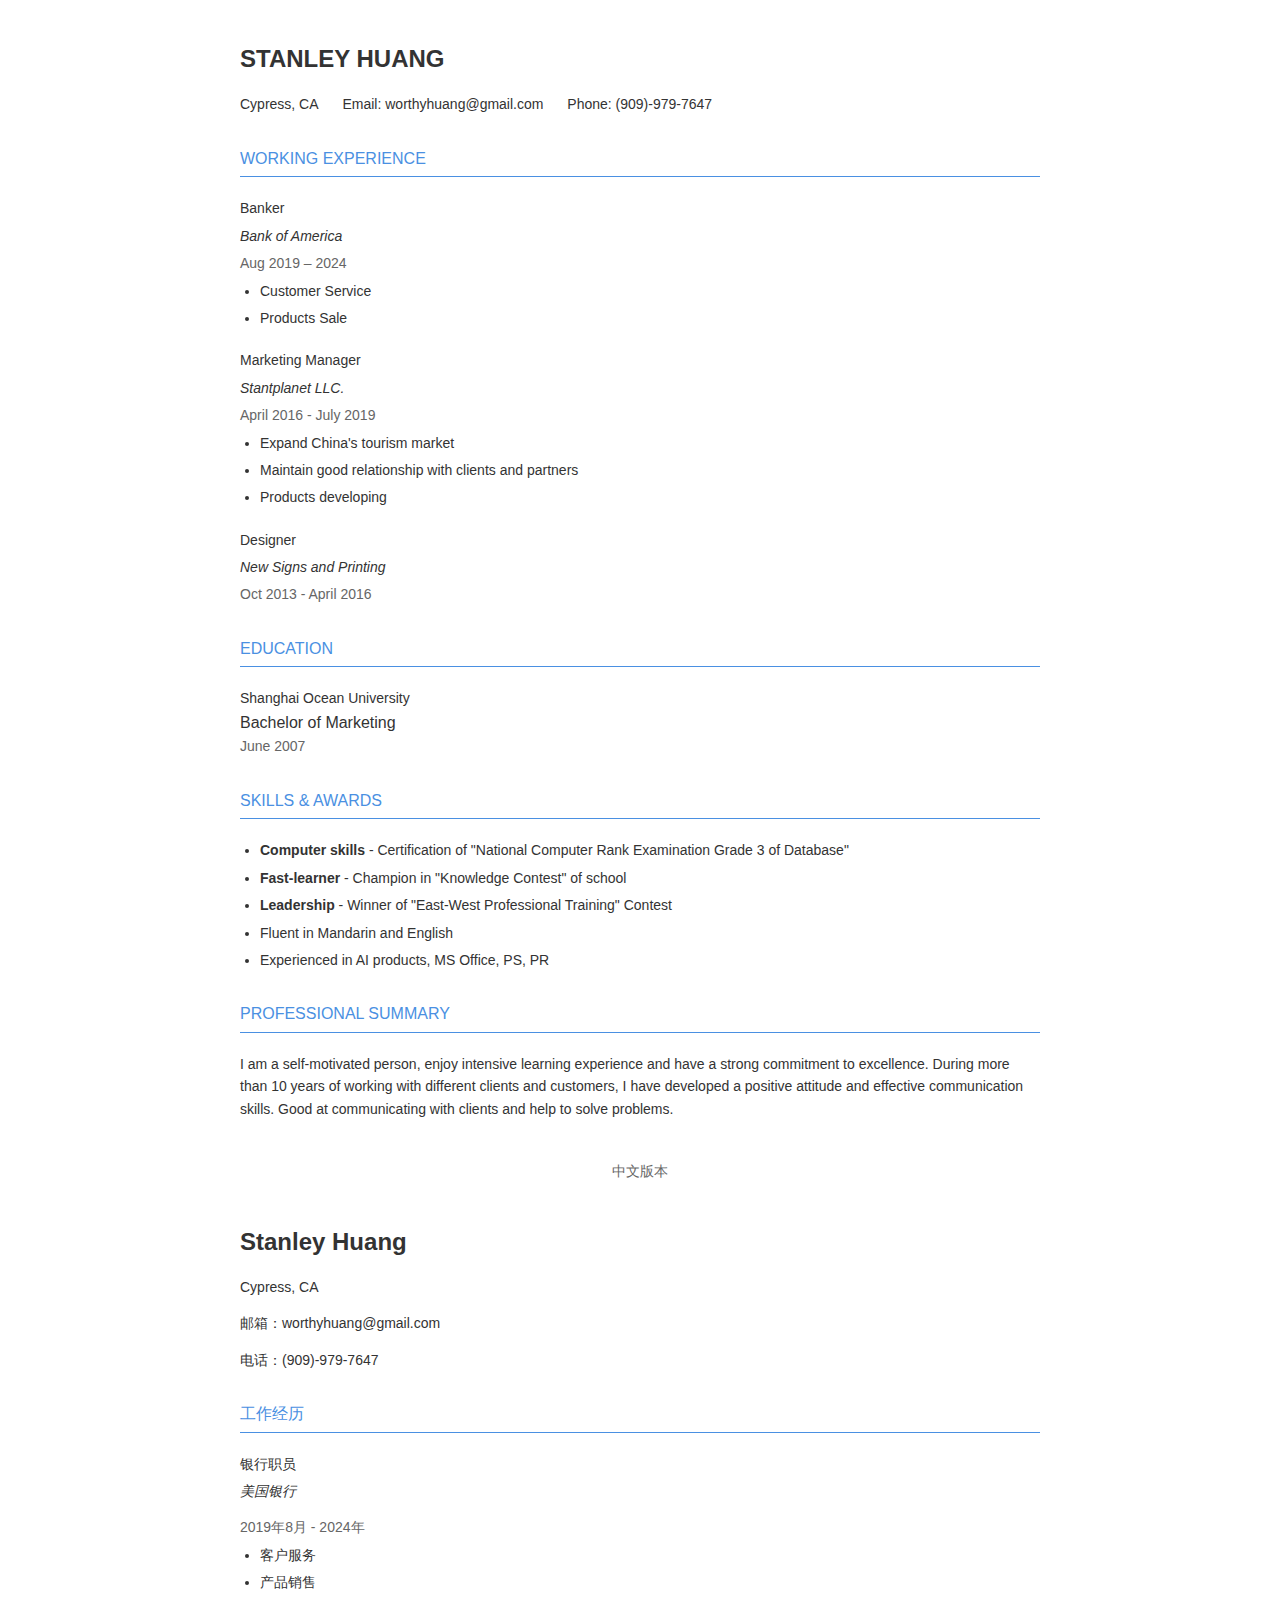
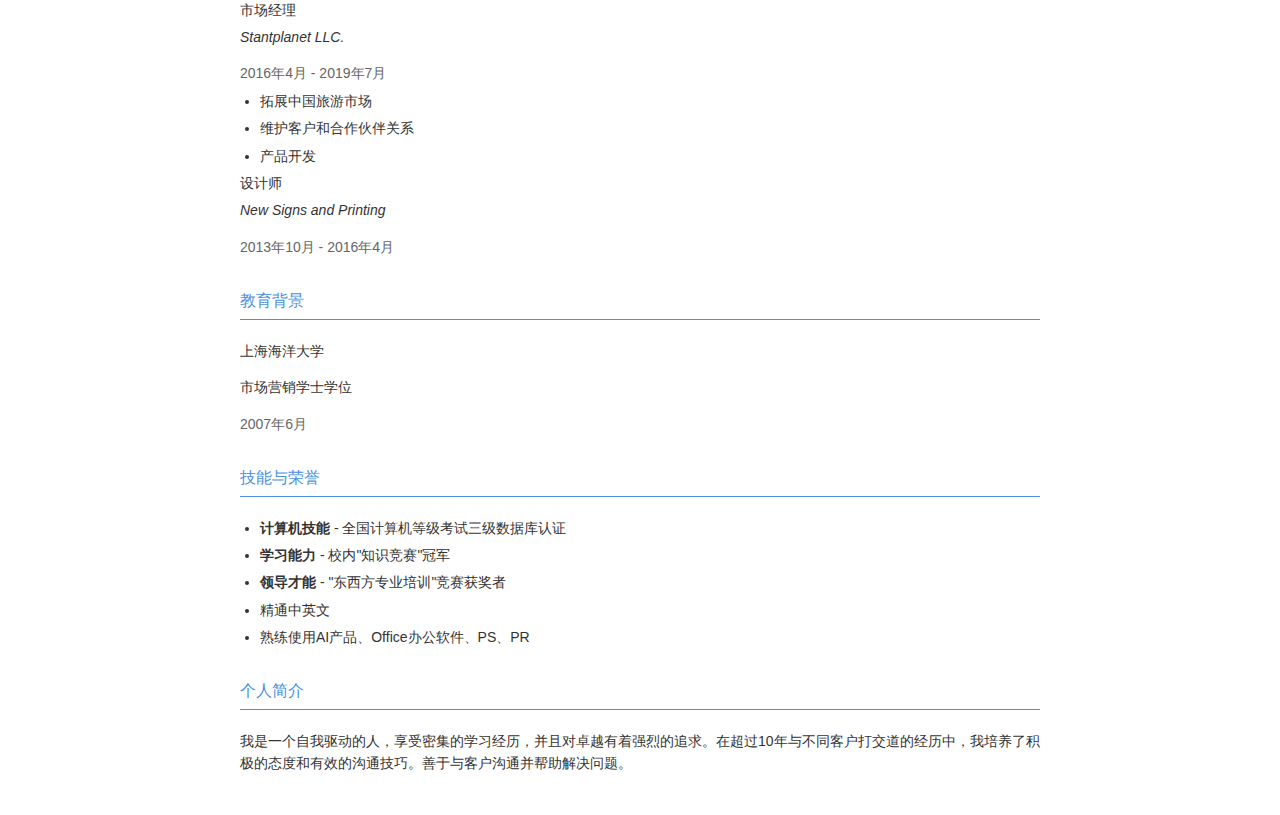
==== resume.html @ d94b6756 "Add files via upload" ====
<!DOCTYPE html>
<html lang="zh">
<head>
    <meta charset="UTF-8">
    <meta name="viewport" content="width=device-width, initial-scale=1.0">
    <title>Stanley Huang - Resume</title>
    <link rel="stylesheet" href="styles/resume.css">
</head>
<body>
    <div class="resume-container">
        <!-- English Version -->
        <div class="resume-section">
            <header>
                <h1>STANLEY HUANG</h1>
                <div class="contact-info">
                    <span>Cypress, CA</span>
                    <span>Email: worthyhuang@gmail.com</span>
                    <span>Phone: (909)-979-7647</span>
                </div>
            </header>

            <section class="working-experience">
                <h2>WORKING EXPERIENCE</h2>
                
                <div class="job">
                    <h3>Banker</h3>
                    <div class="company">Bank of America</div>
                    <div class="period">Aug 2019 – 2024</div>
                    <ul>
                        <li>Customer Service</li>
                        <li>Products Sale</li>
                    </ul>
                </div>

                <div class="job">
                    <h3>Marketing Manager</h3>
                    <div class="company">Stantplanet LLC.</div>
                    <div class="period">April 2016 - July 2019</div>
                    <ul>
                        <li>Expand China's tourism market</li>
                        <li>Maintain good relationship with clients and partners</li>
                        <li>Products developing</li>
                    </ul>
                </div>

                <div class="job">
                    <h3>Designer</h3>
                    <div class="company">New Signs and Printing</div>
                    <div class="period">Oct 2013 - April 2016</div>
                </div>
            </section>

            <section class="education">
                <h2>EDUCATION</h2>
                <h3>Shanghai Ocean University</h3>
                <div class="degree">Bachelor of Marketing</div>
                <div class="period">June 2007</div>
            </section>

            <section class="skills">
                <h2>SKILLS & AWARDS</h2>
                <ul>
                    <li><span class="skill-title">Computer skills</span> - Certification of "National Computer Rank Examination Grade 3 of Database"</li>
                    <li><span class="skill-title">Fast-learner</span> - Champion in "Knowledge Contest" of school</li>
                    <li><span class="skill-title">Leadership</span> - Winner of "East-West Professional Training" Contest</li>
                    <li>Fluent in Mandarin and English</li>
                    <li>Experienced in AI products, MS Office, PS, PR</li>
                </ul>
            </section>

            <section class="summary">
                <h2>PROFESSIONAL SUMMARY</h2>
                <p>I am a self-motivated person, enjoy intensive learning experience and have a strong commitment to excellence. During more than 10 years of working with different clients and customers, I have developed a positive attitude and effective communication skills. Good at communicating with clients and help to solve problems.</p>
            </section>
        </div>

        <div class="divider">中文版本</div>

        <!-- Chinese Version -->
        <div class="resume-section zh">
            <header>
                <h1>Stanley Huang</h1>
                <div class="contact-info">
                    <p>Cypress, CA</p>
                    <p>邮箱：worthyhuang@gmail.com</p>
                    <p>电话：(909)-979-7647</p>
                </div>
            </header>

            <section class="experience">
                <h2>工作经历</h2>
                <div class="experience-item">
                    <h3>银行职员</h3>
                    <p class="company">美国银行</p>
                    <p class="period">2019年8月 - 2024年</p>
                    <ul>
                        <li>客户服务</li>
                        <li>产品销售</li>
                    </ul>
                </div>
                
                <div class="experience-item">
                    <h3>市场经理</h3>
                    <p class="company">Stantplanet LLC.</p>
                    <p class="period">2016年4月 - 2019年7月</p>
                    <ul>
                        <li>拓展中国旅游市场</li>
                        <li>维护客户和合作伙伴关系</li>
                        <li>产品开发</li>
                    </ul>
                </div>
                
                <div class="experience-item">
                    <h3>设计师</h3>
                    <p class="company">New Signs and Printing</p>
                    <p class="period">2013年10月 - 2016年4月</p>
                </div>
            </section>

            <section class="education">
                <h2>教育背景</h2>
                <div class="education-item">
                    <h3>上海海洋大学</h3>
                    <p class="degree">市场营销学士学位</p>
                    <p class="period">2007年6月</p>
                </div>
            </section>

            <section class="skills">
                <h2>技能与荣誉</h2>
                <ul class="skills-list">
                    <li><strong>计算机技能</strong> - 全国计算机等级考试三级数据库认证</li>
                    <li><strong>学习能力</strong> - 校内"知识竞赛"冠军</li>
                    <li><strong>领导才能</strong> - "东西方专业培训"竞赛获奖者</li>
                    <li>精通中英文</li>
                    <li>熟练使用AI产品、Office办公软件、PS、PR</li>
                </ul>
            </section>

            <section class="summary">
                <h2>个人简介</h2>
                <p>我是一个自我驱动的人，享受密集的学习经历，并且对卓越有着强烈的追求。在超过10年与不同客户打交道的经历中，我培养了积极的态度和有效的沟通技巧。善于与客户沟通并帮助解决问题。</p>
            </section>
        </div>
    </div>
</body>
</html>
---- styles/resume.css ----
:root {
    --primary-color: #4a90e2;
    --text-color: #333;
    --secondary-color: #666;
}

body {
    margin: 0;
    padding: 0;
    font-family: Arial, sans-serif;
    color: var(--text-color);
    line-height: 1.6;
}

.resume-container {
    max-width: 800px;
    margin: 0 auto;
    padding: 40px;
    background: white;
}

/* 头部样式 */
header {
    margin-bottom: 30px;
}

h1 {
    font-size: 24px;
    margin: 0 0 15px 0;
    color: var(--text-color);
}

.contact-info {
    font-size: 14px;
    color: var(--text-color);
}

.contact-info span {
    margin-right: 20px;
}

/* 章节标题 */
h2 {
    font-size: 16px;
    color: var(--primary-color);
    border-bottom: 1px solid var(--primary-color);
    padding-bottom: 5px;
    margin: 30px 0 20px 0;
    font-weight: normal;
}

/* 工作经验 */
.job {
    margin-bottom: 20px;
}

h3 {
    font-size: 14px;
    margin: 0;
    font-weight: normal;
}

.company {
    font-style: italic;
    font-size: 14px;
    color: var(--text-color);
    margin: 5px 0;
}

.period {
    font-size: 14px;
    color: var(--secondary-color);
    margin-bottom: 5px;
}

/* 列表样式 */
ul {
    margin: 5px 0;
    padding-left: 20px;
}

li {
    font-size: 14px;
    margin-bottom: 5px;
}

/* 技能部分 */
.skill-title {
    font-weight: bold;
}

/* 总结部分 */
.summary p {
    font-size: 14px;
    margin: 0;
}

/* 分隔线 */
.divider {
    text-align: center;
    margin: 40px 0;
    color: var(--secondary-color);
    font-size: 14px;
}

/* 中文版样式 */
.zh {
    font-size: 14px;
}

/* 打印样式 */
@media print {
    .resume-container {
        padding: 0;
    }
    
    .divider {
        break-before: page;
    }
}
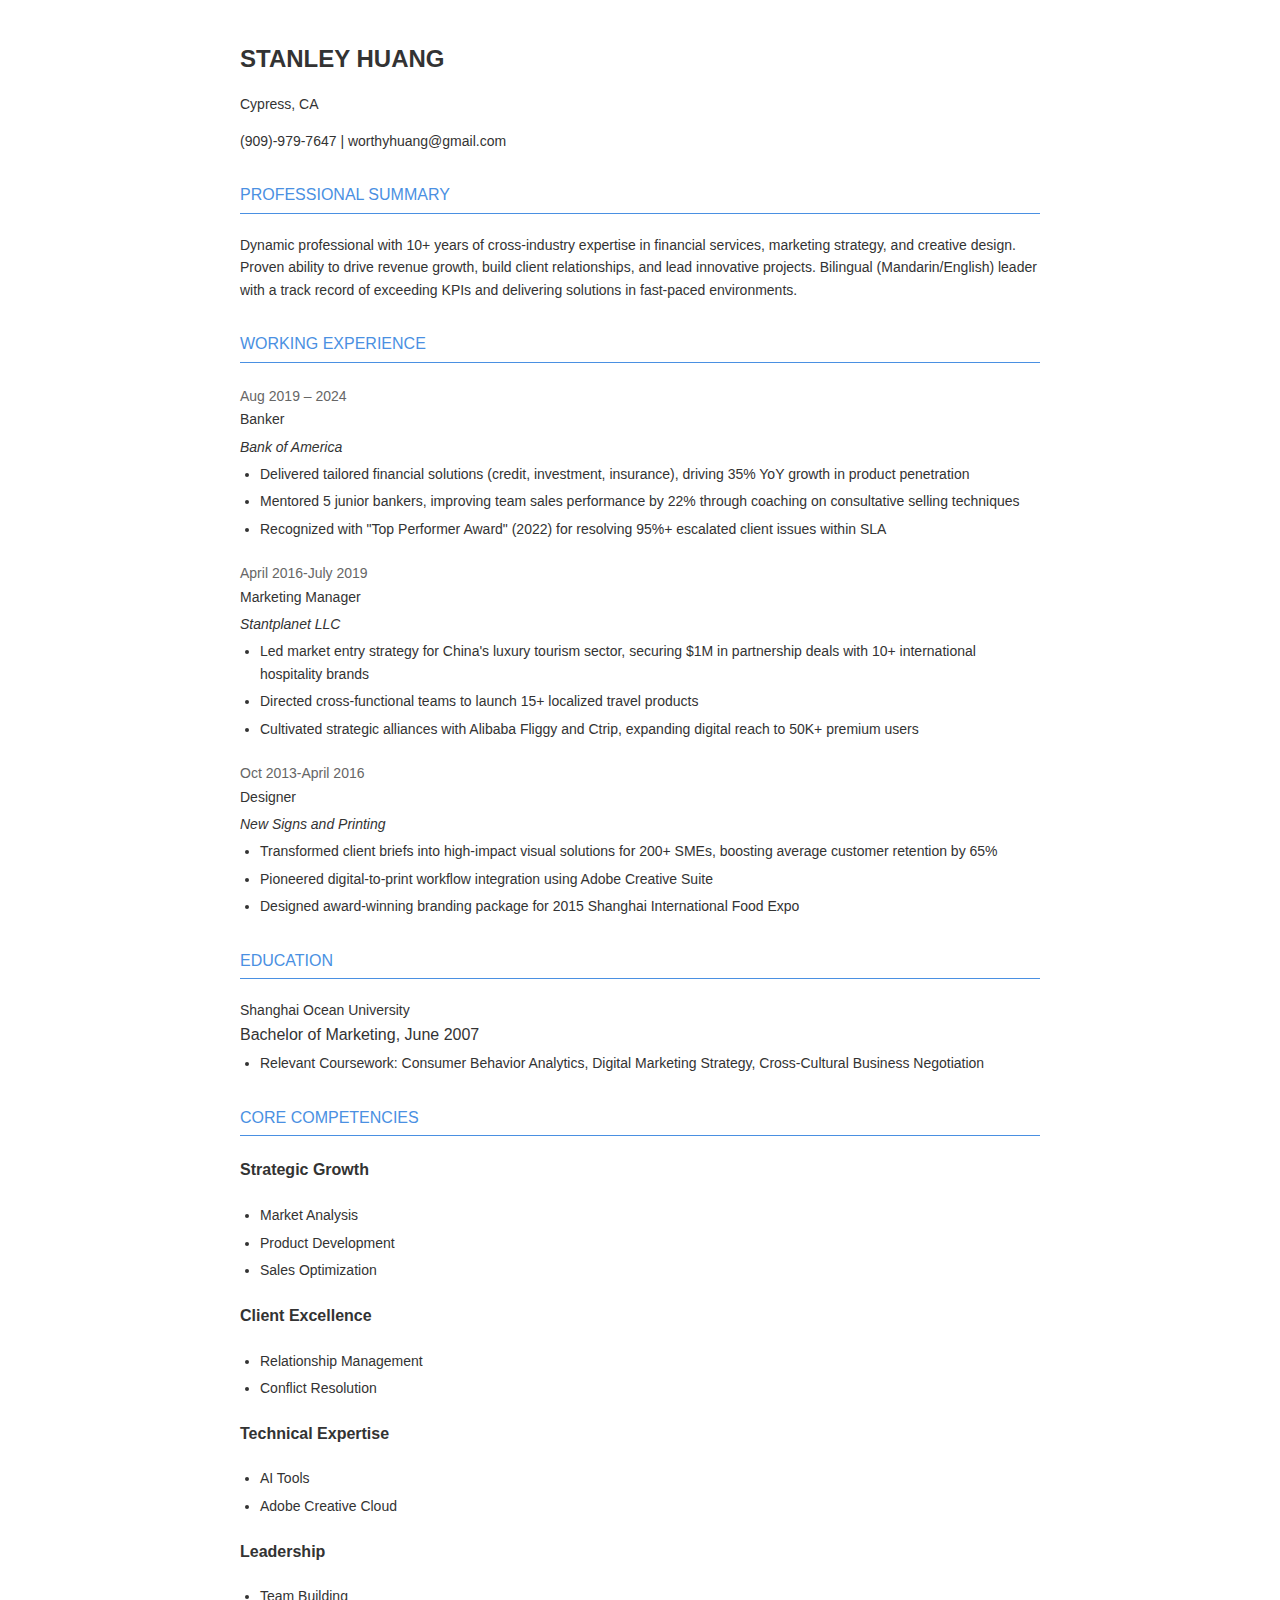
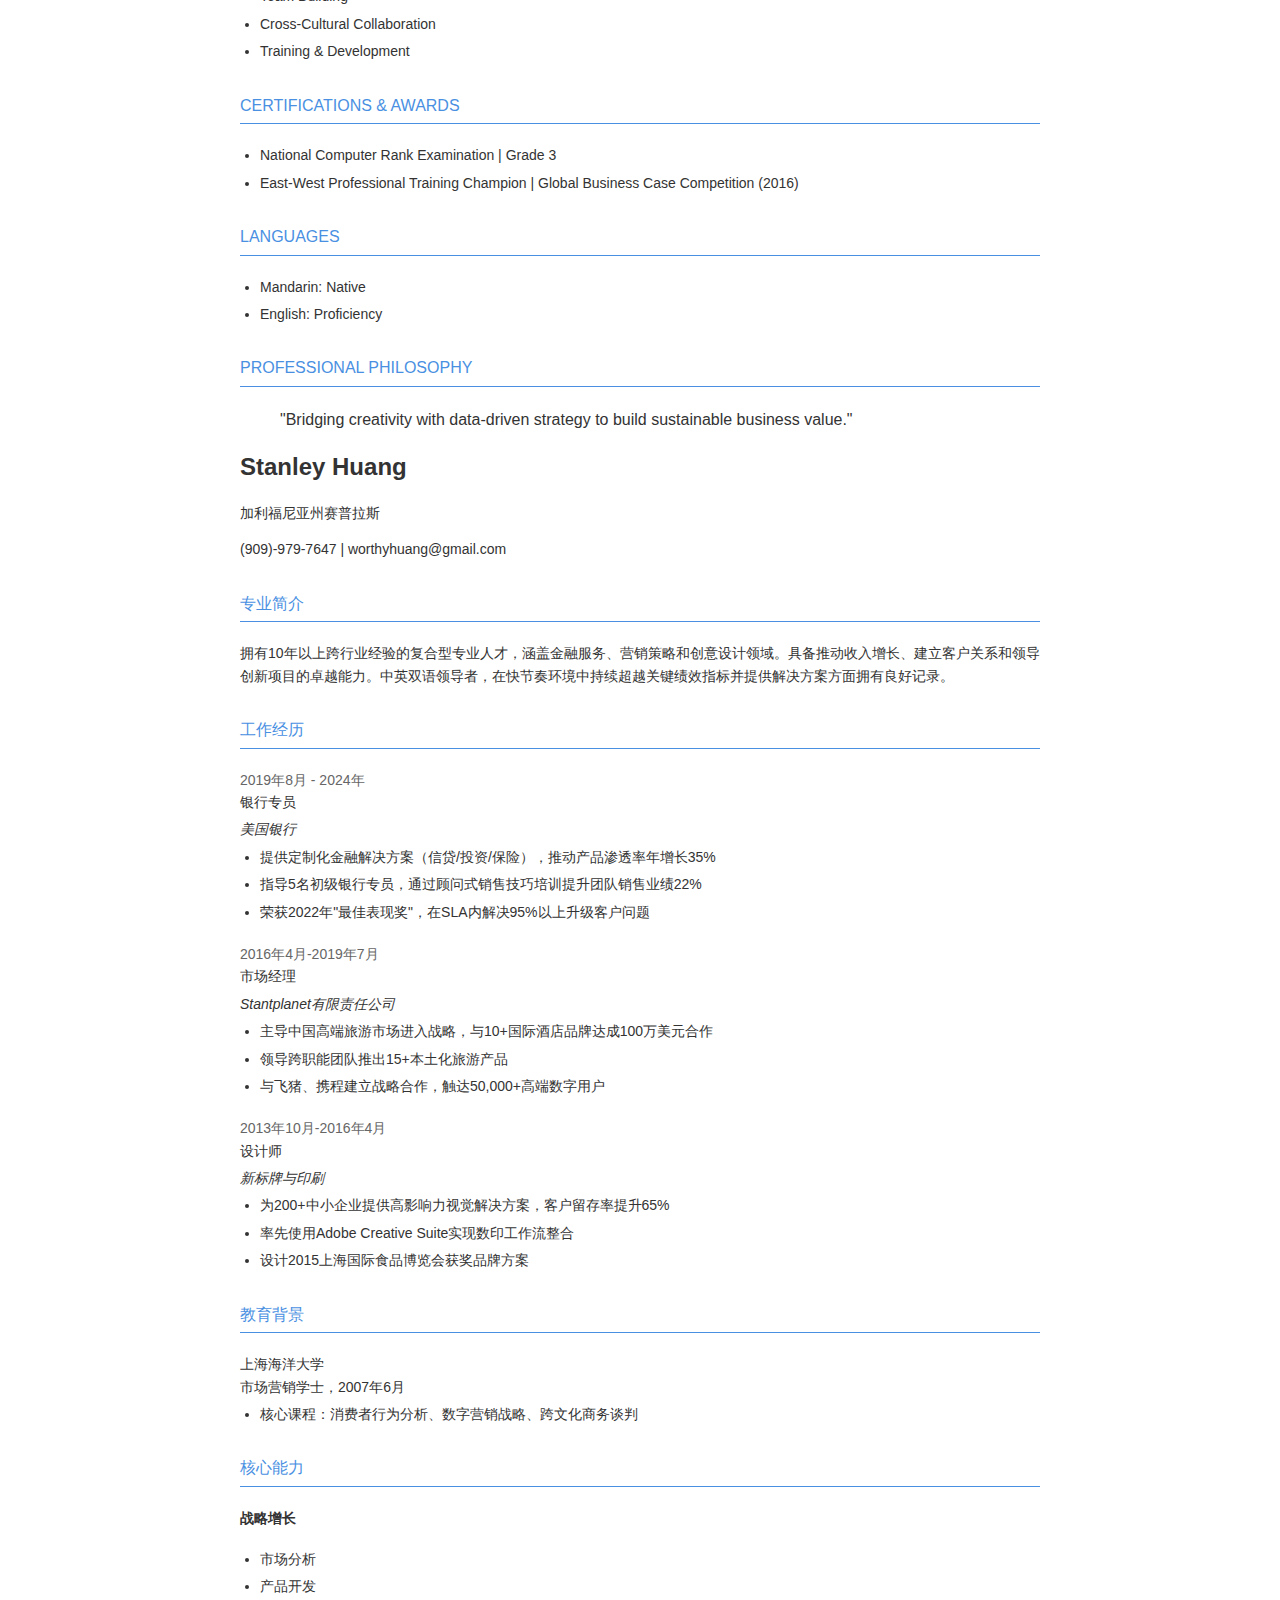
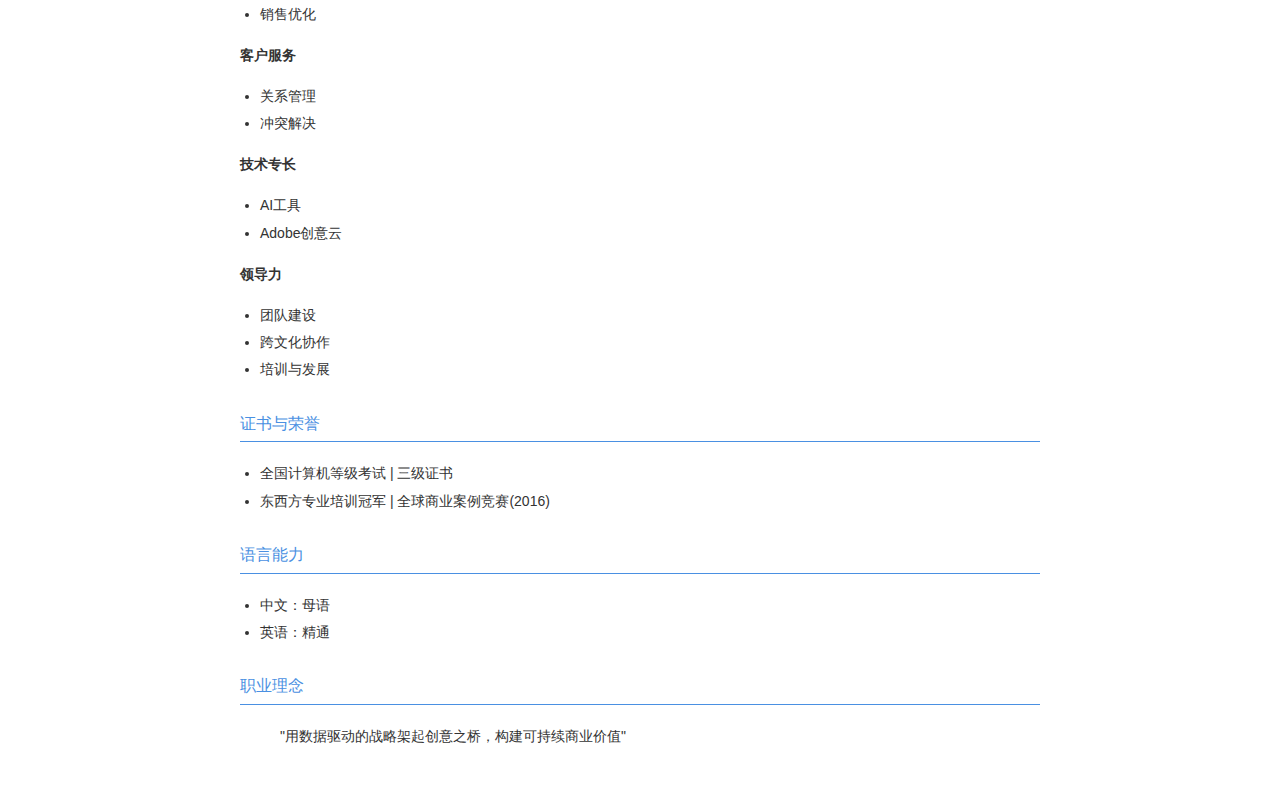
==== commit 3360a5a5: "Add files via upload" ====
--- a/resume.html
+++ b/resume.html
@@ -1,5 +1,5 @@
 <!DOCTYPE html>
-<html lang="zh">
+<html lang="en">
 <head>
     <meta charset="UTF-8">
     <meta name="viewport" content="width=device-width, initial-scale=1.0">
@@ -8,138 +8,278 @@
 </head>
 <body>
     <div class="resume-container">
-        <!-- English Version -->
         <div class="resume-section">
+            <!-- Header Section -->
             <header>
                 <h1>STANLEY HUANG</h1>
                 <div class="contact-info">
-                    <span>Cypress, CA</span>
-                    <span>Email: worthyhuang@gmail.com</span>
-                    <span>Phone: (909)-979-7647</span>
+                    <p>Cypress, CA</p>
+                    <p>(909)-979-7647 | worthyhuang@gmail.com</p>
                 </div>
             </header>
 
+            <!-- Professional Summary -->
+            <section class="summary">
+                <h2>PROFESSIONAL SUMMARY</h2>
+                <p>Dynamic professional with 10+ years of cross-industry expertise in financial services, marketing strategy, and creative design. Proven ability to drive revenue growth, build client relationships, and lead innovative projects. Bilingual (Mandarin/English) leader with a track record of exceeding KPIs and delivering solutions in fast-paced environments.</p>
+            </section>
+
+            <!-- Work Experience -->
             <section class="working-experience">
                 <h2>WORKING EXPERIENCE</h2>
                 
                 <div class="job">
-                    <h3>Banker</h3>
-                    <div class="company">Bank of America</div>
-                    <div class="period">Aug 2019 – 2024</div>
-                    <ul>
-                        <li>Customer Service</li>
-                        <li>Products Sale</li>
-                    </ul>
-                </div>
-
-                <div class="job">
-                    <h3>Marketing Manager</h3>
-                    <div class="company">Stantplanet LLC.</div>
-                    <div class="period">April 2016 - July 2019</div>
-                    <ul>
-                        <li>Expand China's tourism market</li>
-                        <li>Maintain good relationship with clients and partners</li>
-                        <li>Products developing</li>
-                    </ul>
-                </div>
-
-                <div class="job">
-                    <h3>Designer</h3>
-                    <div class="company">New Signs and Printing</div>
-                    <div class="period">Oct 2013 - April 2016</div>
-                </div>
-            </section>
-
+                    <div class="job-header">
+                        <span class="period">Aug 2019 – 2024</span>
+                        <h3>Banker</h3>
+                        <div class="company">Bank of America</div>
+                    </div>
+                    <ul>
+                        <li>Delivered tailored financial solutions (credit, investment, insurance), driving 35% YoY growth in product penetration</li>
+                        <li>Mentored 5 junior bankers, improving team sales performance by 22% through coaching on consultative selling techniques</li>
+                        <li>Recognized with "Top Performer Award" (2022) for resolving 95%+ escalated client issues within SLA</li>
+                    </ul>
+                </div>
+
+                <div class="job">
+                    <div class="job-header">
+                        <span class="period">April 2016-July 2019</span>
+                        <h3>Marketing Manager</h3>
+                        <div class="company">Stantplanet LLC</div>
+                    </div>
+                    <ul>
+                        <li>Led market entry strategy for China's luxury tourism sector, securing $1M in partnership deals with 10+ international hospitality brands</li>
+                        <li>Directed cross-functional teams to launch 15+ localized travel products</li>
+                        <li>Cultivated strategic alliances with Alibaba Fliggy and Ctrip, expanding digital reach to 50K+ premium users</li>
+                    </ul>
+                </div>
+
+                <div class="job">
+                    <div class="job-header">
+                        <span class="period">Oct 2013-April 2016</span>
+                        <h3>Designer</h3>
+                        <div class="company">New Signs and Printing</div>
+                    </div>
+                    <ul>
+                        <li>Transformed client briefs into high-impact visual solutions for 200+ SMEs, boosting average customer retention by 65%</li>
+                        <li>Pioneered digital-to-print workflow integration using Adobe Creative Suite</li>
+                        <li>Designed award-winning branding package for 2015 Shanghai International Food Expo</li>
+                    </ul>
+                </div>
+            </section>
+
+            <!-- Education -->
             <section class="education">
                 <h2>EDUCATION</h2>
-                <h3>Shanghai Ocean University</h3>
-                <div class="degree">Bachelor of Marketing</div>
-                <div class="period">June 2007</div>
-            </section>
-
-            <section class="skills">
-                <h2>SKILLS & AWARDS</h2>
-                <ul>
-                    <li><span class="skill-title">Computer skills</span> - Certification of "National Computer Rank Examination Grade 3 of Database"</li>
-                    <li><span class="skill-title">Fast-learner</span> - Champion in "Knowledge Contest" of school</li>
-                    <li><span class="skill-title">Leadership</span> - Winner of "East-West Professional Training" Contest</li>
-                    <li>Fluent in Mandarin and English</li>
-                    <li>Experienced in AI products, MS Office, PS, PR</li>
-                </ul>
-            </section>
-
-            <section class="summary">
-                <h2>PROFESSIONAL SUMMARY</h2>
-                <p>I am a self-motivated person, enjoy intensive learning experience and have a strong commitment to excellence. During more than 10 years of working with different clients and customers, I have developed a positive attitude and effective communication skills. Good at communicating with clients and help to solve problems.</p>
+                <div class="education-item">
+                    <h3>Shanghai Ocean University</h3>
+                    <div class="degree">Bachelor of Marketing, June 2007</div>
+                    <ul class="coursework">
+                        <li>Relevant Coursework: Consumer Behavior Analytics, Digital Marketing Strategy, Cross-Cultural Business Negotiation</li>
+                    </ul>
+                </div>
+            </section>
+
+            <!-- Core Competencies -->
+            <section class="competencies">
+                <h2>CORE COMPETENCIES</h2>
+                <div class="competency-grid">
+                    <div class="competency-category">
+                        <h4>Strategic Growth</h4>
+                        <ul>
+                            <li>Market Analysis</li>
+                            <li>Product Development</li>
+                            <li>Sales Optimization</li>
+                        </ul>
+                    </div>
+                    <div class="competency-category">
+                        <h4>Client Excellence</h4>
+                        <ul>
+                            <li>Relationship Management</li>
+                            <li>Conflict Resolution</li>
+                        </ul>
+                    </div>
+                    <div class="competency-category">
+                        <h4>Technical Expertise</h4>
+                        <ul>
+                            <li>AI Tools</li>
+                            <li>Adobe Creative Cloud</li>
+                        </ul>
+                    </div>
+                    <div class="competency-category">
+                        <h4>Leadership</h4>
+                        <ul>
+                            <li>Team Building</li>
+                            <li>Cross-Cultural Collaboration</li>
+                            <li>Training & Development</li>
+                        </ul>
+                    </div>
+                </div>
+            </section>
+
+            <!-- Certifications -->
+            <section class="certifications">
+                <h2>CERTIFICATIONS & AWARDS</h2>
+                <ul>
+                    <li>National Computer Rank Examination | Grade 3</li>
+                    <li>East-West Professional Training Champion | Global Business Case Competition (2016)</li>
+                </ul>
+            </section>
+
+            <!-- Languages -->
+            <section class="languages">
+                <h2>LANGUAGES</h2>
+                <ul>
+                    <li>Mandarin: Native</li>
+                    <li>English: Proficiency</li>
+                </ul>
+            </section>
+
+            <!-- Philosophy -->
+            <section class="philosophy">
+                <h2>PROFESSIONAL PHILOSOPHY</h2>
+                <blockquote>
+                    "Bridging creativity with data-driven strategy to build sustainable business value."
+                </blockquote>
             </section>
         </div>
 
-        <div class="divider">中文版本</div>
-
-        <!-- Chinese Version -->
+        <!-- 修改分割线 -->
+        <div class="section-divider"></div>
+
+        <!-- 中文简历 -->
         <div class="resume-section zh">
             <header>
                 <h1>Stanley Huang</h1>
                 <div class="contact-info">
-                    <p>Cypress, CA</p>
-                    <p>邮箱：worthyhuang@gmail.com</p>
-                    <p>电话：(909)-979-7647</p>
+                    <p>加利福尼亚州赛普拉斯</p>
+                    <p>(909)-979-7647 | worthyhuang@gmail.com</p>
                 </div>
             </header>
 
-            <section class="experience">
+            <!-- 专业简介 -->
+            <section class="summary">
+                <h2>专业简介</h2>
+                <p>拥有10年以上跨行业经验的复合型专业人才，涵盖金融服务、营销策略和创意设计领域。具备推动收入增长、建立客户关系和领导创新项目的卓越能力。中英双语领导者，在快节奏环境中持续超越关键绩效指标并提供解决方案方面拥有良好记录。</p>
+            </section>
+
+            <!-- 工作经历 -->
+            <section class="working-experience">
                 <h2>工作经历</h2>
-                <div class="experience-item">
-                    <h3>银行职员</h3>
-                    <p class="company">美国银行</p>
-                    <p class="period">2019年8月 - 2024年</p>
-                    <ul>
-                        <li>客户服务</li>
-                        <li>产品销售</li>
-                    </ul>
-                </div>
                 
-                <div class="experience-item">
-                    <h3>市场经理</h3>
-                    <p class="company">Stantplanet LLC.</p>
-                    <p class="period">2016年4月 - 2019年7月</p>
-                    <ul>
-                        <li>拓展中国旅游市场</li>
-                        <li>维护客户和合作伙伴关系</li>
-                        <li>产品开发</li>
-                    </ul>
-                </div>
-                
-                <div class="experience-item">
-                    <h3>设计师</h3>
-                    <p class="company">New Signs and Printing</p>
-                    <p class="period">2013年10月 - 2016年4月</p>
-                </div>
-            </section>
-
+                <div class="job">
+                    <div class="job-header">
+                        <span class="period">2019年8月 - 2024年</span>
+                        <h3>银行专员</h3>
+                        <div class="company">美国银行</div>
+                    </div>
+                    <ul>
+                        <li>提供定制化金融解决方案（信贷/投资/保险），推动产品渗透率年增长35%</li>
+                        <li>指导5名初级银行专员，通过顾问式销售技巧培训提升团队销售业绩22%</li>
+                        <li>荣获2022年"最佳表现奖"，在SLA内解决95%以上升级客户问题</li>
+                    </ul>
+                </div>
+
+                <div class="job">
+                    <div class="job-header">
+                        <span class="period">2016年4月-2019年7月</span>
+                        <h3>市场经理</h3>
+                        <div class="company">Stantplanet有限责任公司</div>
+                    </div>
+                    <ul>
+                        <li>主导中国高端旅游市场进入战略，与10+国际酒店品牌达成100万美元合作</li>
+                        <li>领导跨职能团队推出15+本土化旅游产品</li>
+                        <li>与飞猪、携程建立战略合作，触达50,000+高端数字用户</li>
+                    </ul>
+                </div>
+
+                <div class="job">
+                    <div class="job-header">
+                        <span class="period">2013年10月-2016年4月</span>
+                        <h3>设计师</h3>
+                        <div class="company">新标牌与印刷</div>
+                    </div>
+                    <ul>
+                        <li>为200+中小企业提供高影响力视觉解决方案，客户留存率提升65%</li>
+                        <li>率先使用Adobe Creative Suite实现数印工作流整合</li>
+                        <li>设计2015上海国际食品博览会获奖品牌方案</li>
+                    </ul>
+                </div>
+            </section>
+
+            <!-- 教育背景 -->
             <section class="education">
                 <h2>教育背景</h2>
                 <div class="education-item">
                     <h3>上海海洋大学</h3>
-                    <p class="degree">市场营销学士学位</p>
-                    <p class="period">2007年6月</p>
-                </div>
-            </section>
-
-            <section class="skills">
-                <h2>技能与荣誉</h2>
-                <ul class="skills-list">
-                    <li><strong>计算机技能</strong> - 全国计算机等级考试三级数据库认证</li>
-                    <li><strong>学习能力</strong> - 校内"知识竞赛"冠军</li>
-                    <li><strong>领导才能</strong> - "东西方专业培训"竞赛获奖者</li>
-                    <li>精通中英文</li>
-                    <li>熟练使用AI产品、Office办公软件、PS、PR</li>
-                </ul>
-            </section>
-
-            <section class="summary">
-                <h2>个人简介</h2>
-                <p>我是一个自我驱动的人，享受密集的学习经历，并且对卓越有着强烈的追求。在超过10年与不同客户打交道的经历中，我培养了积极的态度和有效的沟通技巧。善于与客户沟通并帮助解决问题。</p>
+                    <div class="degree">市场营销学士，2007年6月</div>
+                    <ul class="coursework">
+                        <li>核心课程：消费者行为分析、数字营销战略、跨文化商务谈判</li>
+                    </ul>
+                </div>
+            </section>
+
+            <!-- 核心能力 -->
+            <section class="competencies">
+                <h2>核心能力</h2>
+                <div class="competency-grid">
+                    <div class="competency-category">
+                        <h4>战略增长</h4>
+                        <ul>
+                            <li>市场分析</li>
+                            <li>产品开发</li>
+                            <li>销售优化</li>
+                        </ul>
+                    </div>
+                    <div class="competency-category">
+                        <h4>客户服务</h4>
+                        <ul>
+                            <li>关系管理</li>
+                            <li>冲突解决</li>
+                        </ul>
+                    </div>
+                    <div class="competency-category">
+                        <h4>技术专长</h4>
+                        <ul>
+                            <li>AI工具</li>
+                            <li>Adobe创意云</li>
+                        </ul>
+                    </div>
+                    <div class="competency-category">
+                        <h4>领导力</h4>
+                        <ul>
+                            <li>团队建设</li>
+                            <li>跨文化协作</li>
+                            <li>培训与发展</li>
+                        </ul>
+                    </div>
+                </div>
+            </section>
+
+            <!-- 证书奖项 -->
+            <section class="certifications">
+                <h2>证书与荣誉</h2>
+                <ul>
+                    <li>全国计算机等级考试 | 三级证书</li>
+                    <li>东西方专业培训冠军 | 全球商业案例竞赛(2016)</li>
+                </ul>
+            </section>
+
+            <!-- 语言能力 -->
+            <section class="languages">
+                <h2>语言能力</h2>
+                <ul>
+                    <li>中文：母语</li>
+                    <li>英语：精通</li>
+                </ul>
+            </section>
+
+            <!-- 职业理念 -->
+            <section class="philosophy">
+                <h2>职业理念</h2>
+                <blockquote>
+                    "用数据驱动的战略架起创意之桥，构建可持续商业价值"
+                </blockquote>
             </section>
         </div>
     </div>
